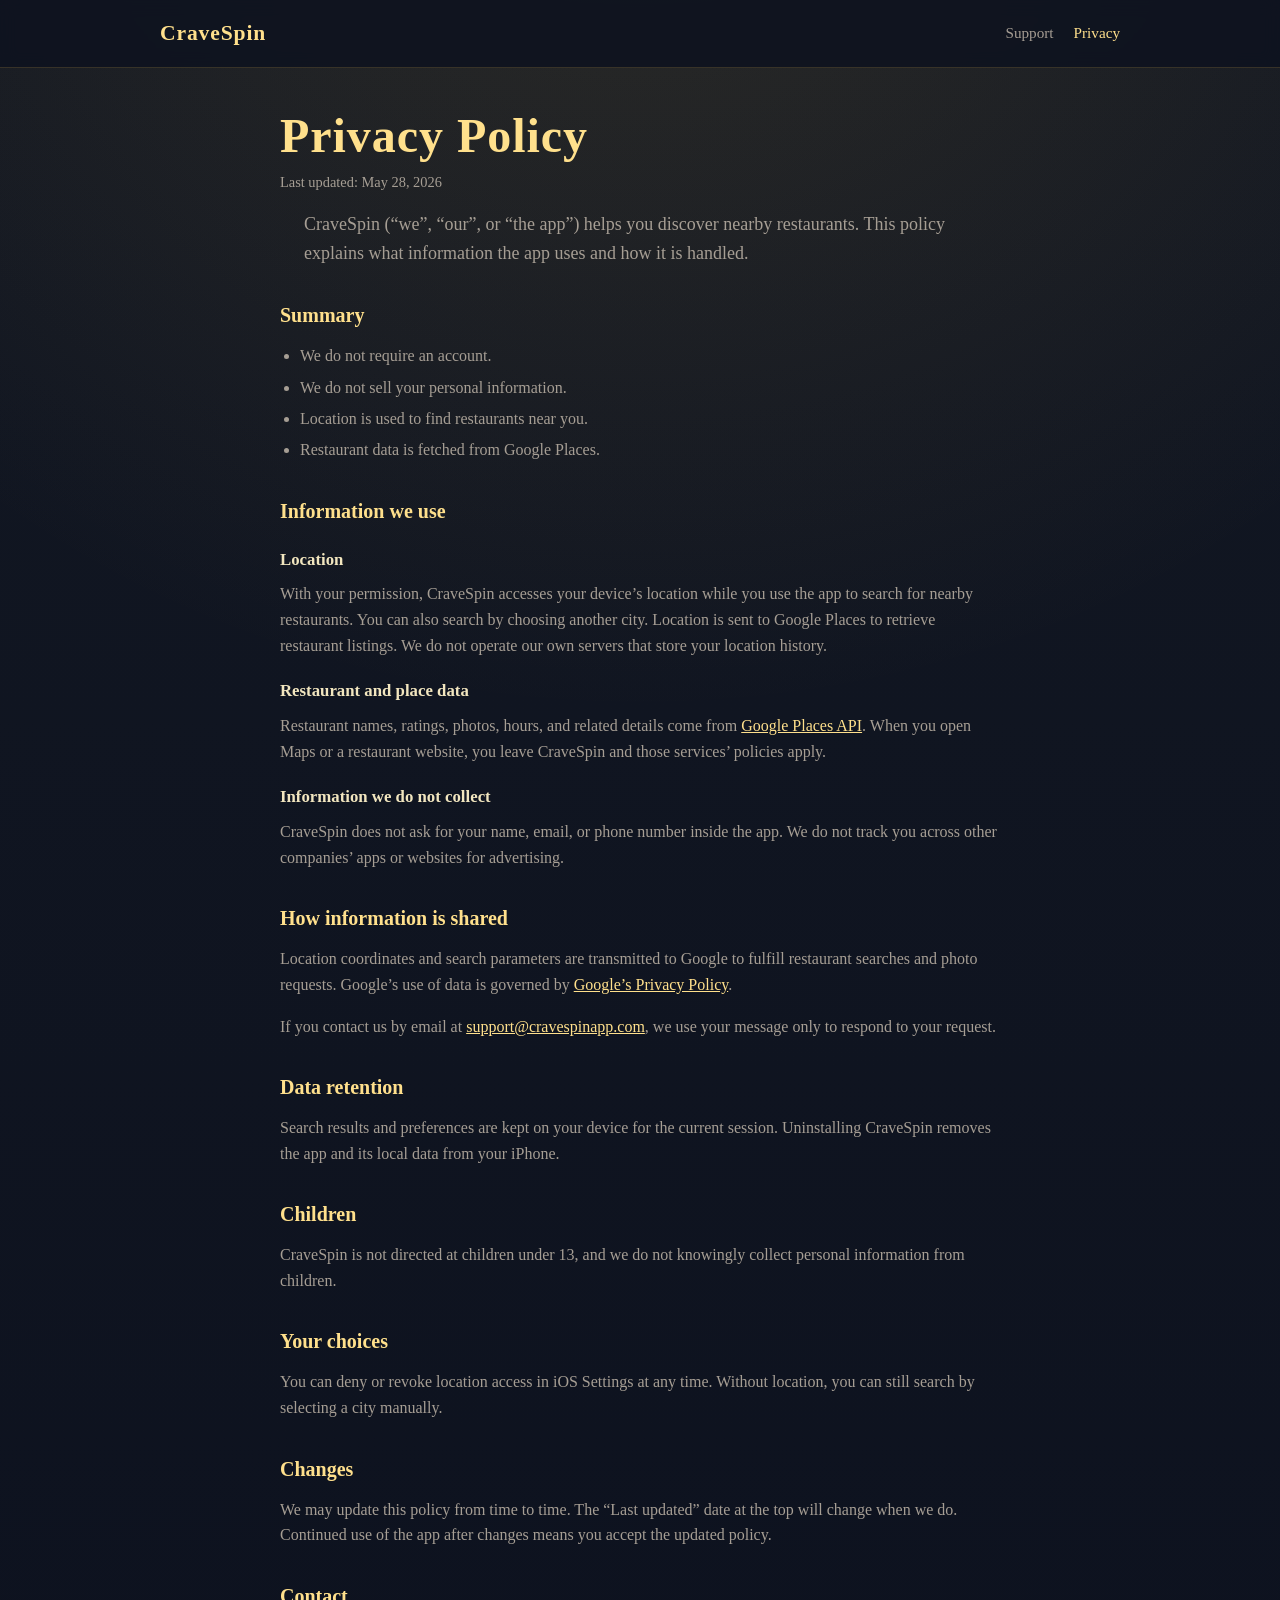
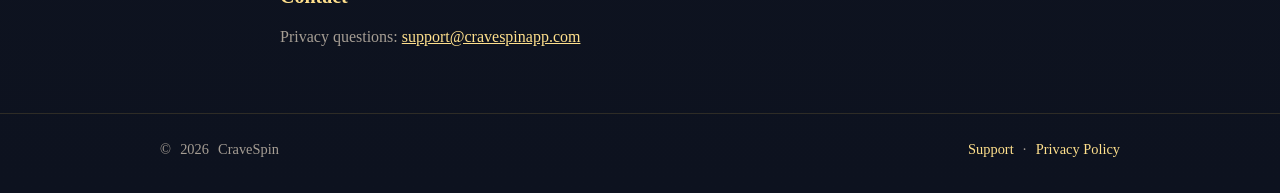
==== website/privacy/index.html @ 813e1735 "Initial commit: CraveSpin iOS app with widget, sounds, and marketing site. Co-authored-by: Cursor <c" ====
<!DOCTYPE html>
<html lang="en">
<head>
  <meta charset="utf-8">
  <meta name="viewport" content="width=device-width, initial-scale=1">
  <title>Privacy Policy — CraveSpin</title>
  <meta name="description" content="CraveSpin privacy policy. How we handle location data, third-party services, and your information.">
  <link rel="stylesheet" href="../styles.css">
</head>
<body>
  <header class="site-header">
    <div class="wrap">
      <a class="logo" href="../">CraveSpin</a>
      <nav>
        <a href="../support/">Support</a>
        <a href="../privacy/" aria-current="page">Privacy</a>
      </nav>
    </div>
  </header>

  <main class="page">
    <div class="wrap narrow">
      <h1>Privacy Policy</h1>
      <p class="meta">Last updated: May 28, 2026</p>
      <p class="lead">
        CraveSpin (“we”, “our”, or “the app”) helps you discover nearby restaurants.
        This policy explains what information the app uses and how it is handled.
      </p>

      <section class="prose">
        <h2>Summary</h2>
        <ul>
          <li>We do not require an account.</li>
          <li>We do not sell your personal information.</li>
          <li>Location is used to find restaurants near you.</li>
          <li>Restaurant data is fetched from Google Places.</li>
        </ul>

        <h2>Information we use</h2>

        <h3>Location</h3>
        <p>
          With your permission, CraveSpin accesses your device’s location while you use the app
          to search for nearby restaurants. You can also search by choosing another city.
          Location is sent to Google Places to retrieve restaurant listings.
          We do not operate our own servers that store your location history.
        </p>

        <h3>Restaurant and place data</h3>
        <p>
          Restaurant names, ratings, photos, hours, and related details come from
          <a href="https://developers.google.com/maps/documentation/places" rel="noopener noreferrer">Google Places API</a>.
          When you open Maps or a restaurant website, you leave CraveSpin and those services’ policies apply.
        </p>

        <h3>Information we do not collect</h3>
        <p>
          CraveSpin does not ask for your name, email, or phone number inside the app.
          We do not track you across other companies’ apps or websites for advertising.
        </p>

        <h2>How information is shared</h2>
        <p>
          Location coordinates and search parameters are transmitted to Google to fulfill restaurant searches
          and photo requests. Google’s use of data is governed by
          <a href="https://policies.google.com/privacy" rel="noopener noreferrer">Google’s Privacy Policy</a>.
        </p>
        <p>
          If you contact us by email at
          <a href="mailto:support@cravespinapp.com">support@cravespinapp.com</a>,
          we use your message only to respond to your request.
        </p>

        <h2>Data retention</h2>
        <p>
          Search results and preferences are kept on your device for the current session.
          Uninstalling CraveSpin removes the app and its local data from your iPhone.
        </p>

        <h2>Children</h2>
        <p>
          CraveSpin is not directed at children under 13, and we do not knowingly collect personal information from children.
        </p>

        <h2>Your choices</h2>
        <p>
          You can deny or revoke location access in iOS Settings at any time.
          Without location, you can still search by selecting a city manually.
        </p>

        <h2>Changes</h2>
        <p>
          We may update this policy from time to time. The “Last updated” date at the top will change when we do.
          Continued use of the app after changes means you accept the updated policy.
        </p>

        <h2>Contact</h2>
        <p>
          Privacy questions:
          <a href="mailto:support@cravespinapp.com">support@cravespinapp.com</a>
        </p>
      </section>
    </div>
  </main>

  <footer class="site-footer">
    <div class="wrap footer-inner">
      <p>&copy; <span id="year"></span> CraveSpin</p>
      <p>
        <a href="../support/">Support</a>
        <span aria-hidden="true">·</span>
        <a href="../privacy/">Privacy Policy</a>
      </p>
    </div>
  </footer>

  <script>
    document.getElementById("year").textContent = new Date().getFullYear();
  </script>
</body>
</html>
---- website/styles.css ----
:root {
  --navy: #0d121f;
  --navy-panel: #121722;
  --navy-elevated: #171b2e;
  --gold: #ebc252;
  --gold-light: #ffe08c;
  --gold-dark: #b88c2e;
  --text: #f2e6bf;
  --text-muted: #a69e94;
  --max: 960px;
  --narrow: 720px;
}

*,
*::before,
*::after {
  box-sizing: border-box;
}

html {
  scroll-behavior: smooth;
}

body {
  margin: 0;
  min-height: 100vh;
  font-family: Georgia, "Times New Roman", serif;
  color: var(--text);
  background:
    radial-gradient(ellipse 80% 50% at 50% -10%, rgba(235, 194, 82, 0.12), transparent),
    linear-gradient(180deg, var(--navy-panel) 0%, var(--navy) 100%);
  line-height: 1.6;
}

a {
  color: var(--gold-light);
}

a:hover {
  color: var(--gold);
}

.wrap {
  width: min(100% - 2rem, var(--max));
  margin-inline: auto;
}

.narrow {
  width: min(100%, var(--narrow));
}

.site-header {
  border-bottom: 1px solid rgba(235, 194, 82, 0.18);
  background: rgba(13, 18, 31, 0.85);
  backdrop-filter: blur(8px);
  position: sticky;
  top: 0;
  z-index: 10;
}

.site-header .wrap {
  display: flex;
  align-items: center;
  justify-content: space-between;
  gap: 1rem;
  padding: 1rem 0;
}

.logo {
  font-size: 1.35rem;
  font-weight: 700;
  letter-spacing: 0.04em;
  text-decoration: none;
  color: var(--gold-light);
}

nav {
  display: flex;
  gap: 1.25rem;
  font-size: 0.95rem;
}

nav a {
  text-decoration: none;
  color: var(--text-muted);
}

nav a:hover,
nav a[aria-current="page"] {
  color: var(--gold-light);
}

.hero {
  padding: 4rem 0 3rem;
}

.hero-inner {
  text-align: center;
}

.eyebrow {
  margin: 0 0 0.75rem;
  font-size: 0.85rem;
  letter-spacing: 0.14em;
  text-transform: uppercase;
  color: var(--gold);
}

h1 {
  margin: 0 0 1rem;
  font-size: clamp(2rem, 5vw, 3rem);
  line-height: 1.15;
  color: var(--gold-light);
  letter-spacing: 0.02em;
}

.lead {
  margin: 0 auto 1.5rem;
  max-width: 42rem;
  font-size: 1.125rem;
  color: var(--text-muted);
}

.app-store-note {
  margin: 0;
  font-size: 0.95rem;
  color: var(--gold);
}

.features {
  padding: 1rem 0 3rem;
}

.feature-grid {
  display: grid;
  grid-template-columns: repeat(auto-fit, minmax(220px, 1fr));
  gap: 1rem;
}

.card {
  padding: 1.25rem 1.35rem;
  border: 1px solid rgba(235, 194, 82, 0.22);
  border-radius: 16px;
  background: linear-gradient(145deg, rgba(23, 27, 46, 0.9), rgba(18, 23, 34, 0.95));
}

.card h2 {
  margin: 0 0 0.5rem;
  font-size: 1.1rem;
  color: var(--gold-light);
}

.card p {
  margin: 0;
  font-size: 0.98rem;
  color: var(--text-muted);
}

.cta {
  padding: 2rem 0 4rem;
}

.cta-inner {
  text-align: center;
  padding: 2rem 1.5rem;
  border: 1px solid rgba(235, 194, 82, 0.25);
  border-radius: 20px;
  background: rgba(18, 23, 34, 0.75);
}

.cta h2 {
  margin: 0 0 0.5rem;
  color: var(--gold-light);
}

.cta p {
  margin: 0 0 1.25rem;
  color: var(--text-muted);
}

.button {
  display: inline-block;
  padding: 0.75rem 1.35rem;
  border-radius: 999px;
  text-decoration: none;
  font-weight: 700;
  letter-spacing: 0.04em;
  color: var(--navy);
  background: linear-gradient(180deg, var(--gold-light), var(--gold));
  box-shadow: 0 8px 24px rgba(235, 194, 82, 0.18);
}

.button:hover {
  color: var(--navy);
  filter: brightness(1.05);
}

.page {
  padding: 2.5rem 0 3rem;
}

.page h1 {
  text-align: left;
  margin-bottom: 0.5rem;
}

.meta {
  margin: 0 0 1rem;
  font-size: 0.9rem;
  color: var(--text-muted);
}

.prose h2 {
  margin: 2rem 0 0.75rem;
  font-size: 1.25rem;
  color: var(--gold-light);
}

.prose h3 {
  margin: 1.25rem 0 0.5rem;
  font-size: 1.05rem;
  color: var(--text);
}

.prose p,
.prose ul {
  margin: 0 0 1rem;
  color: var(--text-muted);
}

.prose ul {
  padding-left: 1.25rem;
}

.prose li + li {
  margin-top: 0.35rem;
}

.site-footer {
  border-top: 1px solid rgba(235, 194, 82, 0.15);
  padding: 1.5rem 0 2rem;
}

.footer-inner {
  display: flex;
  flex-wrap: wrap;
  align-items: center;
  justify-content: space-between;
  gap: 0.75rem;
  font-size: 0.9rem;
  color: var(--text-muted);
}

.footer-inner p {
  margin: 0;
}

.footer-inner a {
  text-decoration: none;
}

.footer-inner span {
  margin: 0 0.35rem;
}
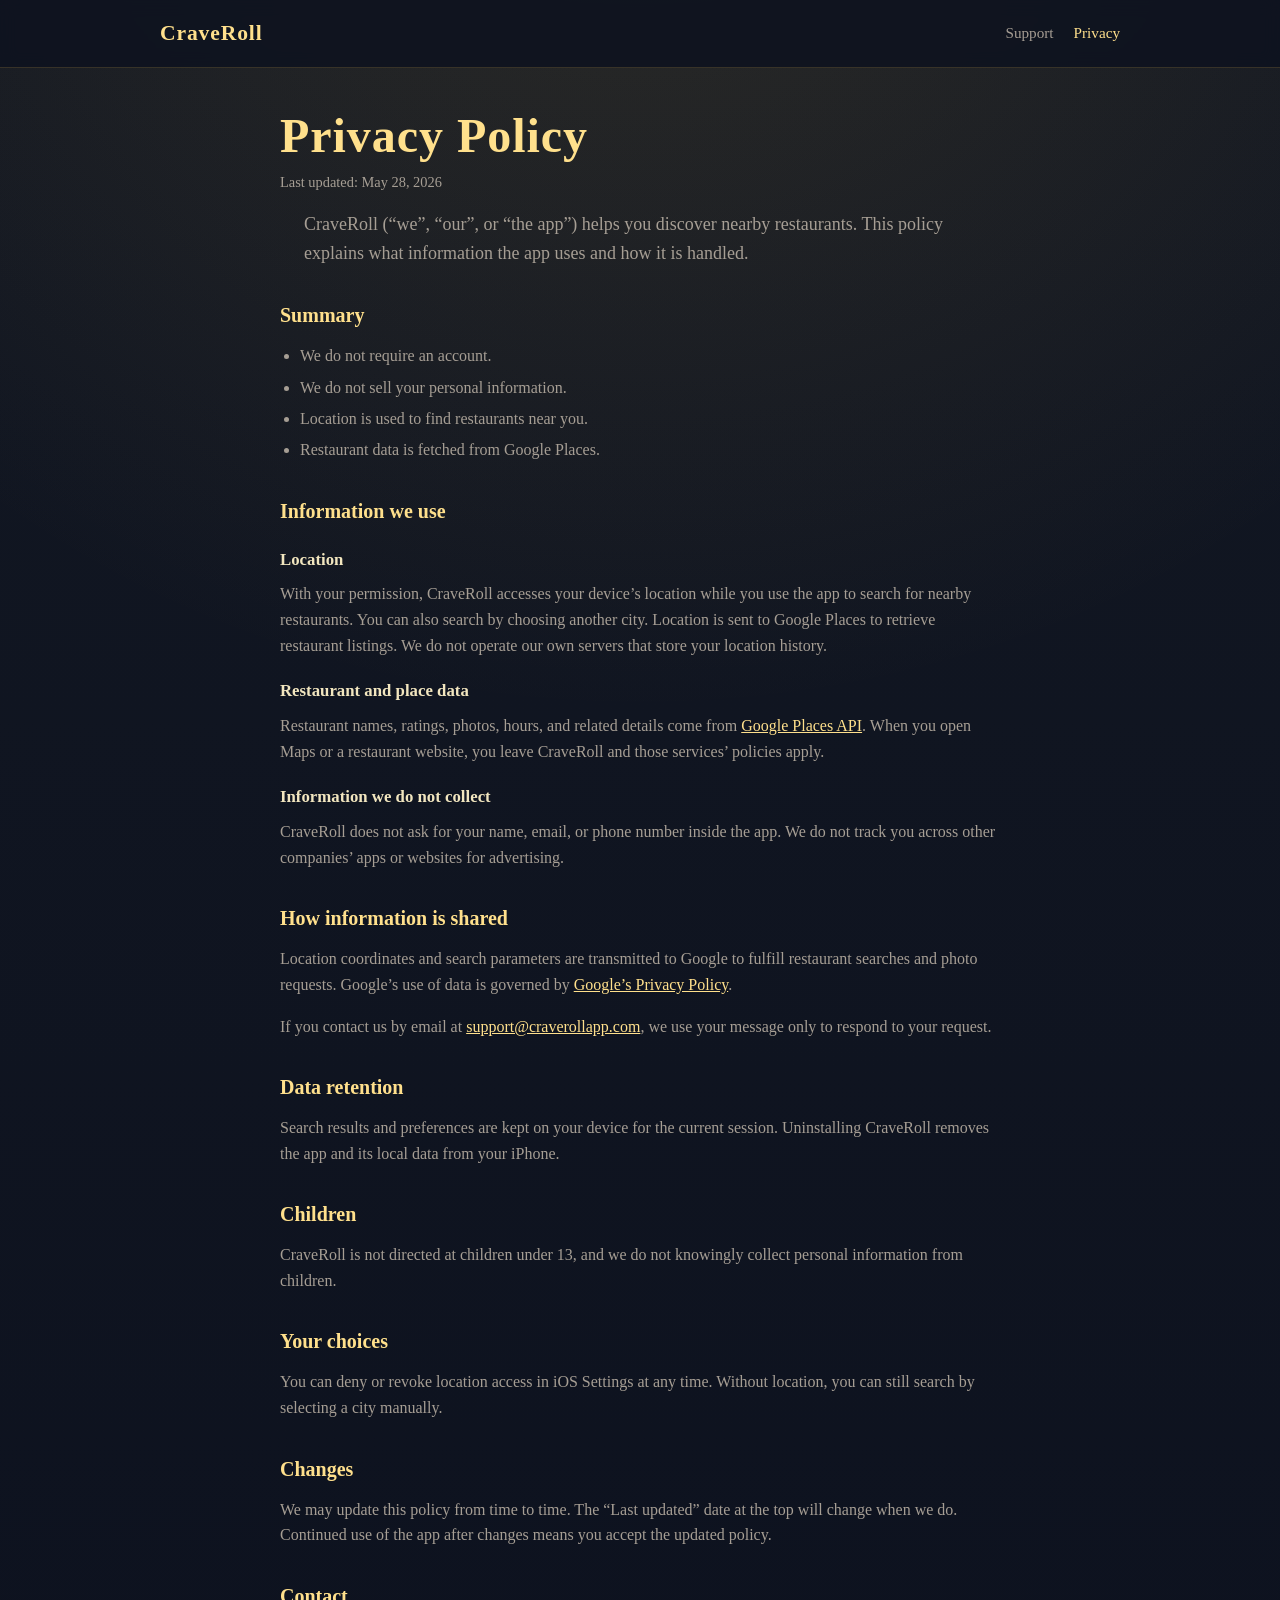
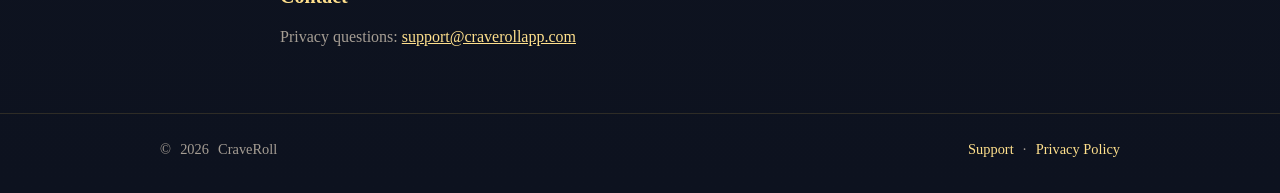
==== commit f8a60be1: "remove restaurant cap, other small fixes" ====
--- a/website/privacy/index.html
+++ b/website/privacy/index.html
@@ -3,14 +3,14 @@
 <head>
   <meta charset="utf-8">
   <meta name="viewport" content="width=device-width, initial-scale=1">
-  <title>Privacy Policy — CraveSpin</title>
-  <meta name="description" content="CraveSpin privacy policy. How we handle location data, third-party services, and your information.">
+  <title>Privacy Policy — CraveRoll</title>
+  <meta name="description" content="CraveRoll privacy policy. How we handle location data, third-party services, and your information.">
   <link rel="stylesheet" href="../styles.css">
 </head>
 <body>
   <header class="site-header">
     <div class="wrap">
-      <a class="logo" href="../">CraveSpin</a>
+      <a class="logo" href="../">CraveRoll</a>
       <nav>
         <a href="../support/">Support</a>
         <a href="../privacy/" aria-current="page">Privacy</a>
@@ -23,7 +23,7 @@
       <h1>Privacy Policy</h1>
       <p class="meta">Last updated: May 28, 2026</p>
       <p class="lead">
-        CraveSpin (“we”, “our”, or “the app”) helps you discover nearby restaurants.
+        CraveRoll (“we”, “our”, or “the app”) helps you discover nearby restaurants.
         This policy explains what information the app uses and how it is handled.
       </p>
 
@@ -40,7 +40,7 @@
 
         <h3>Location</h3>
         <p>
-          With your permission, CraveSpin accesses your device’s location while you use the app
+          With your permission, CraveRoll accesses your device’s location while you use the app
           to search for nearby restaurants. You can also search by choosing another city.
           Location is sent to Google Places to retrieve restaurant listings.
           We do not operate our own servers that store your location history.
@@ -50,12 +50,12 @@
         <p>
           Restaurant names, ratings, photos, hours, and related details come from
           <a href="https://developers.google.com/maps/documentation/places" rel="noopener noreferrer">Google Places API</a>.
-          When you open Maps or a restaurant website, you leave CraveSpin and those services’ policies apply.
+          When you open Maps or a restaurant website, you leave CraveRoll and those services’ policies apply.
         </p>
 
         <h3>Information we do not collect</h3>
         <p>
-          CraveSpin does not ask for your name, email, or phone number inside the app.
+          CraveRoll does not ask for your name, email, or phone number inside the app.
           We do not track you across other companies’ apps or websites for advertising.
         </p>
 
@@ -67,19 +67,19 @@
         </p>
         <p>
           If you contact us by email at
-          <a href="mailto:support@cravespinapp.com">support@cravespinapp.com</a>,
+          <a href="mailto:support@craverollapp.com">support@craverollapp.com</a>,
           we use your message only to respond to your request.
         </p>
 
         <h2>Data retention</h2>
         <p>
           Search results and preferences are kept on your device for the current session.
-          Uninstalling CraveSpin removes the app and its local data from your iPhone.
+          Uninstalling CraveRoll removes the app and its local data from your iPhone.
         </p>
 
         <h2>Children</h2>
         <p>
-          CraveSpin is not directed at children under 13, and we do not knowingly collect personal information from children.
+          CraveRoll is not directed at children under 13, and we do not knowingly collect personal information from children.
         </p>
 
         <h2>Your choices</h2>
@@ -97,7 +97,7 @@
         <h2>Contact</h2>
         <p>
           Privacy questions:
-          <a href="mailto:support@cravespinapp.com">support@cravespinapp.com</a>
+          <a href="mailto:support@craverollapp.com">support@craverollapp.com</a>
         </p>
       </section>
     </div>
@@ -105,7 +105,7 @@
 
   <footer class="site-footer">
     <div class="wrap footer-inner">
-      <p>&copy; <span id="year"></span> CraveSpin</p>
+      <p>&copy; <span id="year"></span> CraveRoll</p>
       <p>
         <a href="../support/">Support</a>
         <span aria-hidden="true">·</span>
